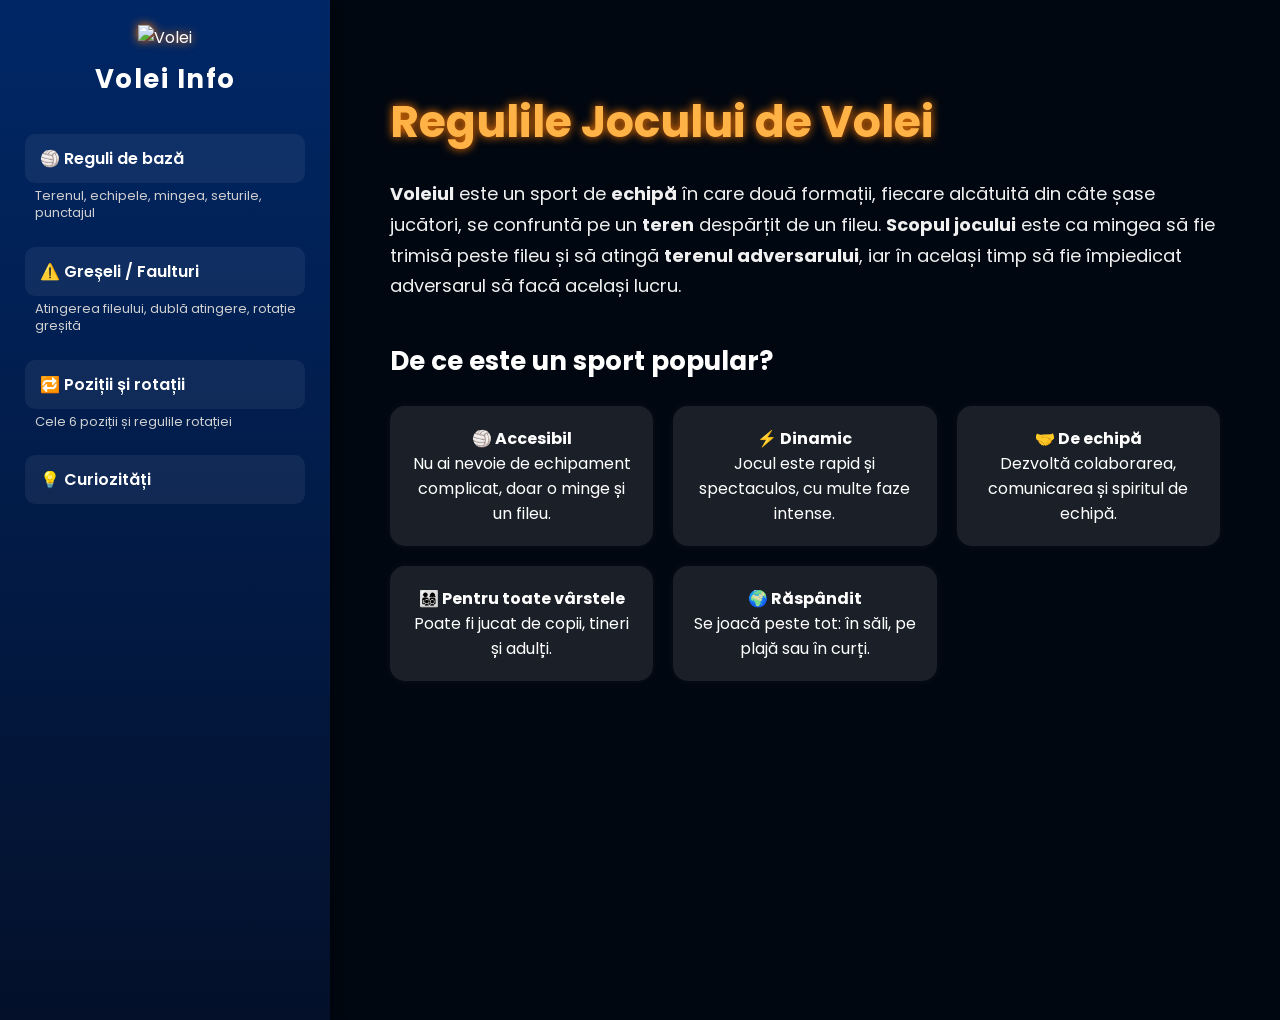
==== index.html @ eed4fc81 "init site" ====
<!DOCTYPE html>
<html lang="ro">
<head>
    <meta charset="UTF-8">
    <meta name="viewport" content="width=device-width, initial-scale=1.0">
    <title>Regulile Jocului de Volei</title>
    <link rel="stylesheet" href="style.css">
    <link href="https://fonts.googleapis.com/css2?family=Poppins:wght@400;600;700&display=swap" rel="stylesheet">
</head>
<body>
    <div class="container">
        <!-- Bara laterală -->
        <aside class="sidebar">
            <div class="logo">
                <img src="https://cdn-icons-png.flaticon.com/256/6639/6639847.png" alt="Volei">
                <h2>Volei Info</h2>
            </div>
            <nav>
                <ul>
                    <li><a href="reguli.html">🏐 Reguli de bază</a>
                        <span>Terenul, echipele, mingea, seturile, punctajul</span>
                    </li>
                    <li><a href="greseli.html">⚠️ Greșeli / Faulturi</a>
                        <span>Atingerea fileului, dublă atingere, rotație greșită</span>
                    </li>
                    <li><a href="pozitii.html">🔁 Poziții și rotații</a>
                        <span>Cele 6 poziții și regulile rotației</span>
                    </li>
                    <li class="dropdown">
                        <a href="#">💡 Curiozități</a>
                        <ul class="submenu">
                            <li><a href="istorie.html">Istoria voleiului</a></li>
                            <li><a href="recorduri.html">Recorduri interesante</a></li>
                            <li><a href="echipe-jucatori.html">Echipe celebre și jucători faimoși</a></li>
                        </ul>
                    </li>
                </ul>
            </nav>
        </aside>

        <!-- Conținut principal -->
        <main class="content">
            <div class="overlay">
                <h1>Regulile Jocului de Volei</h1>
                <p><b>Voleiul</b> este un sport de <b>echipă</b> în care două formații, fiecare alcătuită din câte șase jucători,
                se confruntă pe un <b>teren</b> despărțit de un fileu. <b>Scopul jocului</b> este ca mingea să fie trimisă peste
                fileu și să atingă <b>terenul adversarului</b>, iar în același timp să fie împiedicat adversarul să facă același lucru.</p>

                <h2>De ce este un sport popular?</h2>
                <div class="cards">
                    <div class="card"><b>🏐 Accesibil</b><br>Nu ai nevoie de echipament complicat, doar o minge și un fileu.</div>
                    <div class="card"><b>⚡ Dinamic</b><br>Jocul este rapid și spectaculos, cu multe faze intense.</div>
                    <div class="card"><b>🤝 De echipă</b><br>Dezvoltă colaborarea, comunicarea și spiritul de echipă.</div>
                    <div class="card"><b>👨‍👩‍👧‍👦 Pentru toate vârstele</b><br>Poate fi jucat de copii, tineri și adulți.</div>
                    <div class="card"><b>🌍 Răspândit</b><br>Se joacă peste tot: în săli, pe plajă sau în curți.</div>
                </div>
            </div>
        </main>
    </div>
</body>
</html>
---- style.css ----
/* ======== Stil general ======== */
body {
    margin: 0;
    font-family: 'Poppins', sans-serif;
    color: #fff;
    background-color: #041936;
    overflow-x: hidden;
}

.container {
    display: flex;
    min-height: 100vh;
}

/* ======== Bara laterală ======== */
.sidebar {
    width: 280px;
    background: linear-gradient(180deg, #002766, #04102a);
    padding: 25px;
    box-shadow: 4px 0 15px rgba(0,0,0,0.3);
    position: relative;
    z-index: 10;
}

.logo {
    text-align: center;
    margin-bottom: 35px;
}

.logo img {
    width: 75px;
    filter: drop-shadow(0 0 5px #ff7b00);
}

.logo h2 {
    color: #fff;
    margin-top: 10px;
    letter-spacing: 1.5px;
}

/* ======== Meniu ======== */
.sidebar ul {
    list-style: none;
    padding: 0;
    margin: 0;
}

.sidebar ul li {
    margin-bottom: 25px;
}

.sidebar ul li a {
    display: block;
    text-decoration: none;
    color: #fff;
    font-weight: 600;
    font-size: 16px;
    padding: 12px 15px;
    border-radius: 10px;
    background: rgba(255,255,255,0.06);
    transition: all 0.3s ease;
}

.sidebar ul li a:hover {
    background: linear-gradient(90deg, #ff7b00, #ffb347);
    color: #fff;
    transform: translateX(6px);
    box-shadow: 0 0 10px #ff7b00;
}

.sidebar ul li span {
    display: block;
    font-size: 13px;
    color: #cfcfcf;
    margin-top: 5px;
    padding-left: 10px;
    line-height: 1.3;
}

/* ======== Submeniu ======== */
.submenu {
    margin-top: 8px;
    margin-left: 15px;
    display: none;
}

.dropdown:hover .submenu {
    display: block;
}

.submenu li a {
    font-size: 14px;
    font-weight: normal;
    background: none;
    color: #dcdcdc;
    padding: 5px 10px;
    border-radius: 6px;
}

.submenu a:hover {
    background: rgba(255,255,255,0.1);
    color: #fff;
}

/* ======== Conținut principal ======== */
.content {
    flex: 1;
    background: url("https://wallpapers.com/images/hd/volleyball-4k-bright-orange-sunset-abm145nfqiprnr0n.jpg") center/cover;
    position: relative;
    overflow-y: auto;
}

.overlay {
    background: rgba(0, 0, 0, 0.7);
    padding: 60px;
    min-height: 100vh;
}

h1 {
    font-size: 44px;
    color: #ffb347;
    text-shadow: 0 0 10px #ff7b00;
    margin-bottom: 25px;
}

h2 {
    font-size: 26px;
    margin-top: 40px;
    color: #fff;
}

p {
    font-size: 18px;
    line-height: 1.7;
    color: #f0f0f0;
    margin-top: 15px;
}

/* ======== Carduri ======== */
.cards {
    display: grid;
    grid-template-columns: repeat(auto-fit, minmax(230px, 1fr));
    gap: 20px;
    margin-top: 25px;
}

.card {
    background: rgba(255,255,255,0.1);
    border-radius: 15px;
    padding: 20px;
    text-align: center;
    transition: all 0.3s ease;
    box-shadow: 0 0 10px rgba(255,255,255,0.05);
}

.card:hover {
    transform: translateY(-8px);
    background: linear-gradient(135deg, #ff7b00, #ffb347);
    color: #000;
    box-shadow: 0 0 20px #ff9e2c;
}

/* ======== Responsive ======== */
@media (max-width: 900px) {
    .container {
        flex-direction: column;
    }

    .sidebar {
        width: 100%;
        text-align: center;
    }

    .overlay {
        padding: 30px;
    }

    h1 {
        font-size: 32px;
    }
}
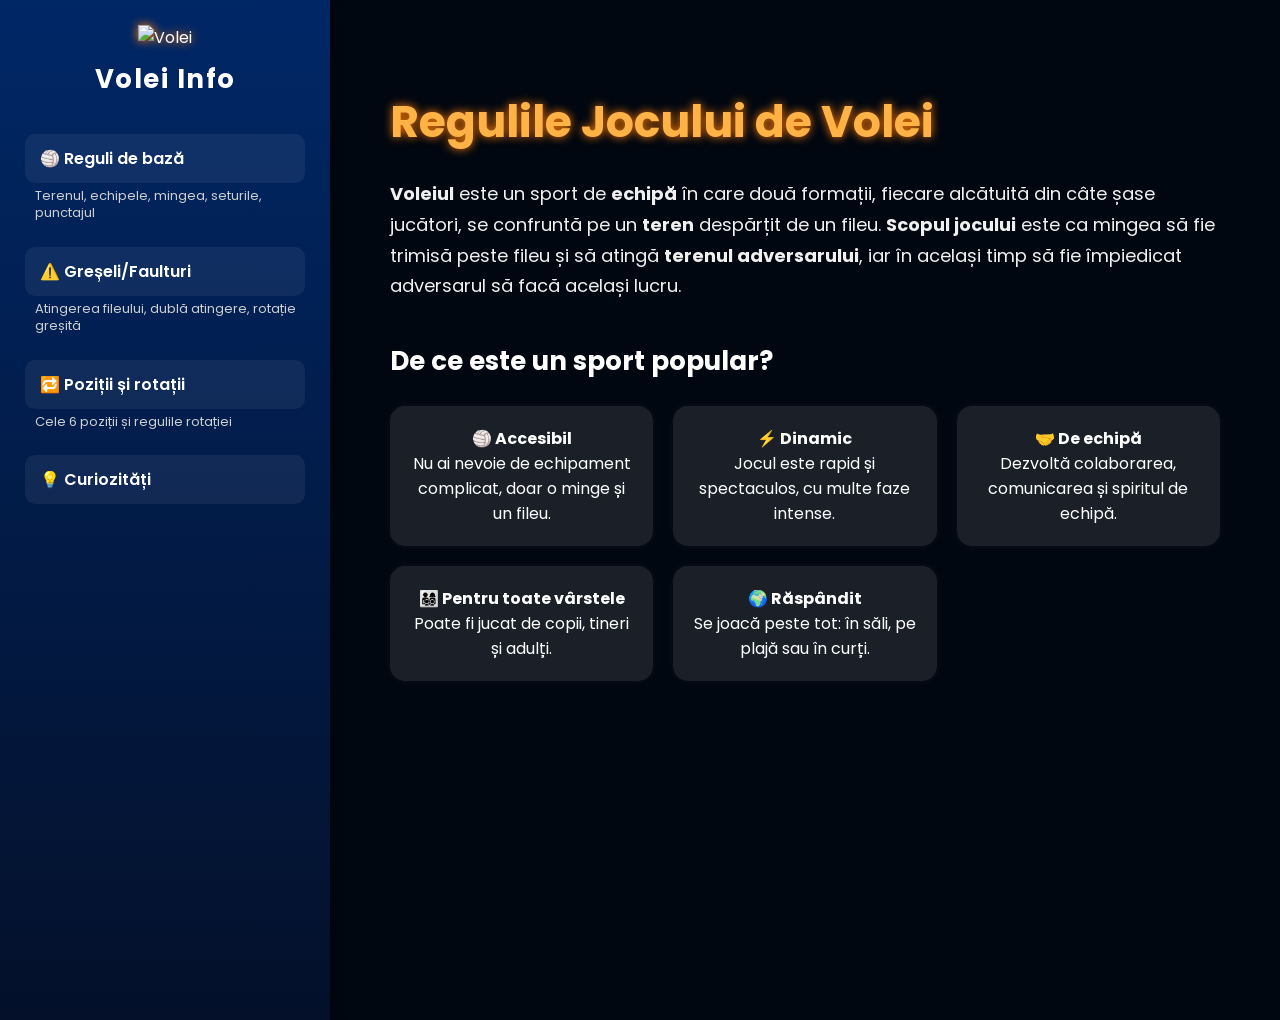
==== commit ce423aa0: "voei" ====
--- a/index.html
+++ b/index.html
@@ -20,7 +20,7 @@
                     <li><a href="reguli.html">🏐 Reguli de bază</a>
                         <span>Terenul, echipele, mingea, seturile, punctajul</span>
                     </li>
-                    <li><a href="greseli.html">⚠️ Greșeli / Faulturi</a>
+                    <li><a href="greseli.html">⚠️ Greșeli/Faulturi</a>
                         <span>Atingerea fileului, dublă atingere, rotație greșită</span>
                     </li>
                     <li><a href="pozitii.html">🔁 Poziții și rotații</a>
--- a/style.css
+++ b/style.css
@@ -1,4 +1,4 @@
-/* ======== Stil general ======== */
+
 body {
     margin: 0;
     font-family: 'Poppins', sans-serif;
@@ -12,7 +12,6 @@
     min-height: 100vh;
 }
 
-/* ======== Bara laterală ======== */
 .sidebar {
     width: 280px;
     background: linear-gradient(180deg, #002766, #04102a);
@@ -38,7 +37,6 @@
     letter-spacing: 1.5px;
 }
 
-/* ======== Meniu ======== */
 .sidebar ul {
     list-style: none;
     padding: 0;
@@ -77,7 +75,6 @@
     line-height: 1.3;
 }
 
-/* ======== Submeniu ======== */
 .submenu {
     margin-top: 8px;
     margin-left: 15px;
@@ -102,7 +99,6 @@
     color: #fff;
 }
 
-/* ======== Conținut principal ======== */
 .content {
     flex: 1;
     background: url("https://wallpapers.com/images/hd/volleyball-4k-bright-orange-sunset-abm145nfqiprnr0n.jpg") center/cover;
@@ -136,7 +132,6 @@
     margin-top: 15px;
 }
 
-/* ======== Carduri ======== */
 .cards {
     display: grid;
     grid-template-columns: repeat(auto-fit, minmax(230px, 1fr));
@@ -160,7 +155,6 @@
     box-shadow: 0 0 20px #ff9e2c;
 }
 
-/* ======== Responsive ======== */
 @media (max-width: 900px) {
     .container {
         flex-direction: column;
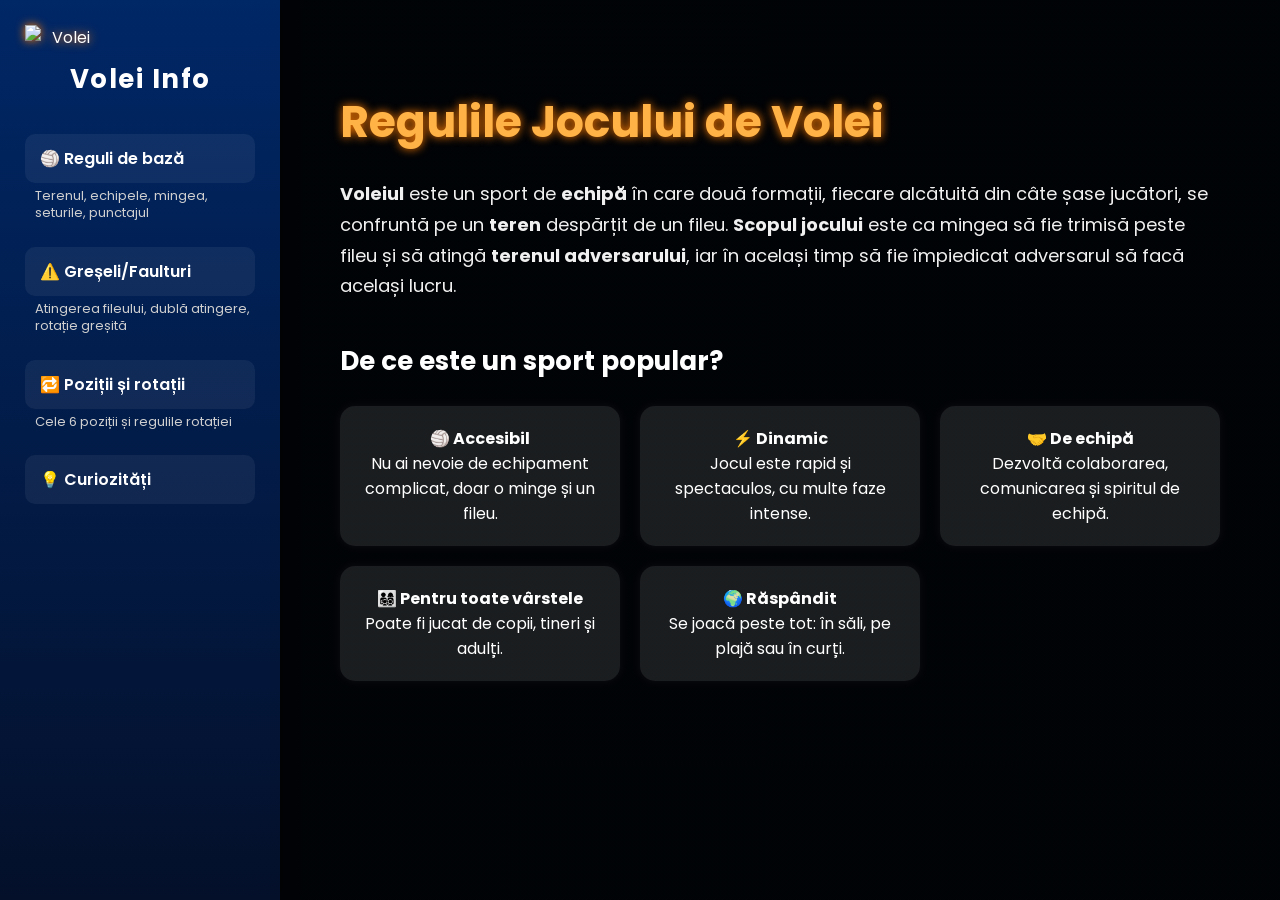
==== commit 9a59a492: "volei" ====
--- a/index.html
+++ b/index.html
@@ -9,7 +9,7 @@
 </head>
 <body>
     <div class="container">
-        <!-- Bara laterală -->
+       
         <aside class="sidebar">
             <div class="logo">
                 <img src="https://cdn-icons-png.flaticon.com/256/6639/6639847.png" alt="Volei">
@@ -38,7 +38,6 @@
             </nav>
         </aside>
 
-        <!-- Conținut principal -->
         <main class="content">
             <div class="overlay">
                 <h1>Regulile Jocului de Volei</h1>
--- a/style.css
+++ b/style.css
@@ -1,4 +1,3 @@
-
 body {
     margin: 0;
     font-family: 'Poppins', sans-serif;
@@ -162,14 +161,119 @@
 
     .sidebar {
         width: 100%;
+        padding: 15px;
+    }
+
+    .sidebar ul li a {
+        font-size: 15px;
+        padding: 10px;
+    }
+
+    .sidebar ul li span {
+        padding-left: 0;
         text-align: center;
     }
 
     .overlay {
-        padding: 30px;
+        padding: 25px;
     }
 
     h1 {
-        font-size: 32px;
-    }
-}
+        font-size: 30px;
+        text-align: center;
+    }
+
+    p {
+        font-size: 16px;
+    }
+
+    .cards {
+        grid-template-columns: 1fr;
+    }
+
+    .card {
+        padding: 15px;
+    }
+}
+.back-home {
+    display: inline-block;
+    margin: 30px auto;
+    text-align: center;
+
+    padding: 12px 22px;
+    background: rgba(255,255,255,0.08);
+    color: #fff;
+    font-size: 18px;
+    font-weight: 600;
+    text-decoration: none;
+
+    border-radius: 12px;
+    transition: 0.3s ease;
+    box-shadow: 0 0 10px rgba(255,255,255,0.1);
+
+    
+    display: flex;
+    justify-content: center;
+    width: fit-content;
+}
+
+html, body {
+    height: 100%;
+    margin: 0;
+    padding: 0;
+    box-sizing: border-box;
+    overflow-x: hidden; 
+}
+
+
+body {
+    background-color: #041936; 
+    background-image:
+        linear-gradient(rgba(0,0,0,0.65), rgba(0,0,0,0.65)),
+        url("https://wallpapers.com/images/hd/volleyball-4k-bright-orange-sunset-abm145nfqiprnr0n.jpg");
+    background-repeat: no-repeat;
+    background-position: center center;
+    background-size: cover; 
+    -webkit-background-size: cover;
+    -moz-background-size: cover;
+}
+
+.overlay-page {
+    background: rgba(0,0,0,0.55);
+    min-height: 100vh;
+    width: 100%;          
+    max-width: 100%;      
+    margin: 0;
+    padding: 60px 5%;
+    box-sizing: border-box;
+    position: relative;
+}
+
+.container, .content {
+    width: 100%;
+    max-width: 100%;
+    box-sizing: border-box;
+}
+
+img {
+    display: block;
+    max-width: 100%;
+    height: auto;
+}
+
+@media (max-width: 1024px) {
+    body {
+        background-attachment: scroll;
+        background-image:
+            linear-gradient(rgba(0,0,0,0.6), rgba(0,0,0,0.6)),
+            url("https://wallpapers.com/images/hd/volleyball-4k-bright-orange-sunset-abm145nfqiprnr0n.jpg");
+    }
+}
+html, body {
+    overflow-x: hidden !important;
+}
+
+* {
+    max-width: 100% !important;
+    box-sizing: border-box;
+}
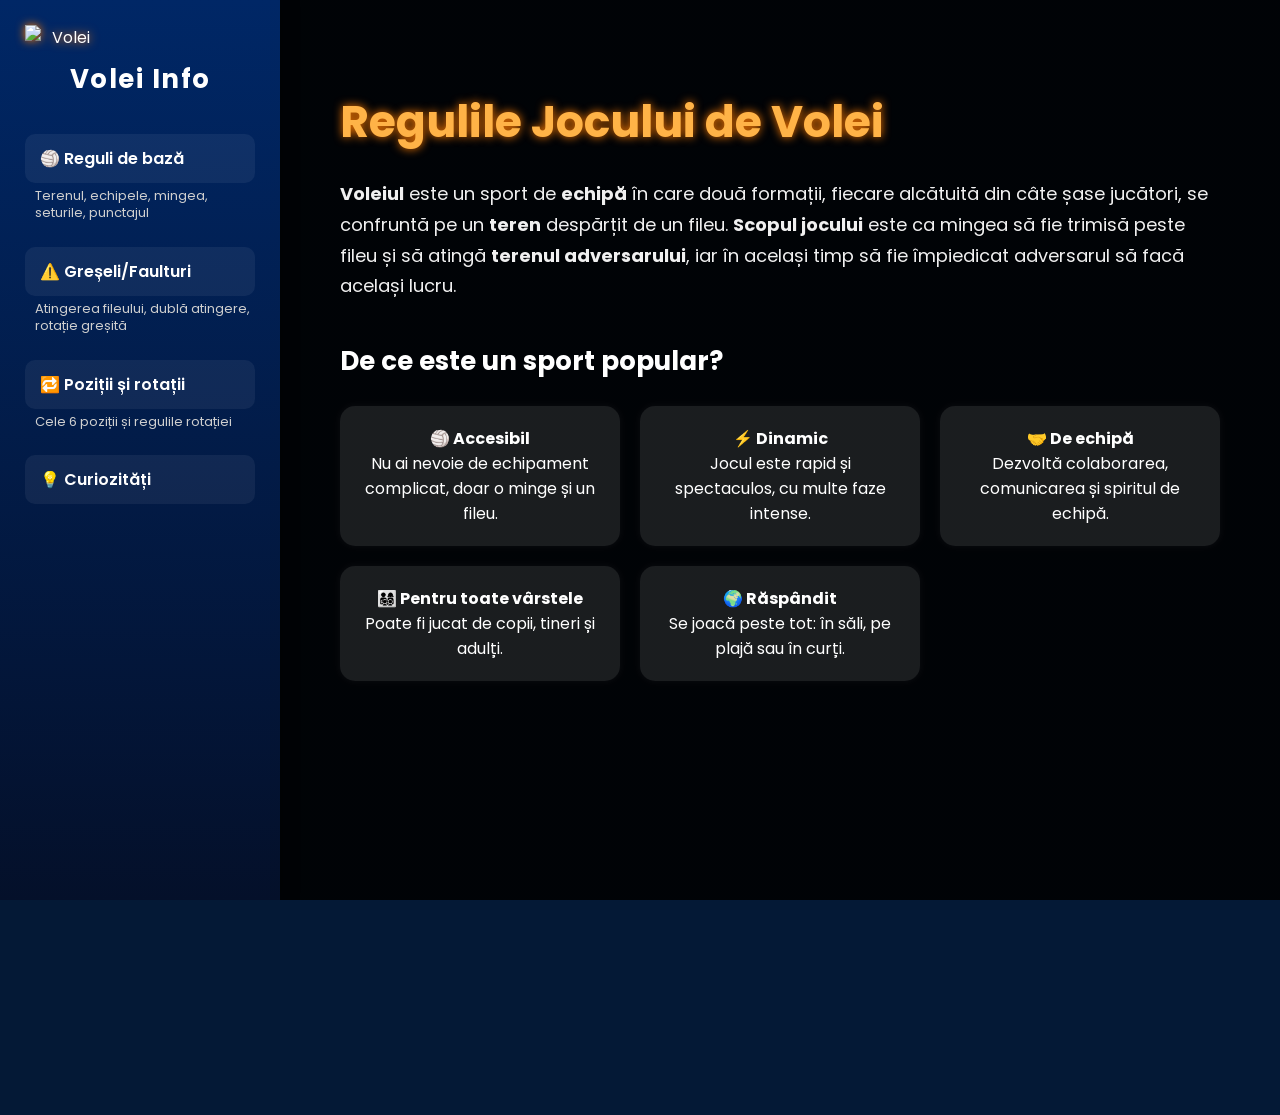
==== commit e027c88c: "script.js" ====
--- a/index.html
+++ b/index.html
@@ -56,5 +56,38 @@
             </div>
         </main>
     </div>
+    <script src="script.js"></script>
+
 </body>
 </html>
+fetch("data.json")
+.then(res => res.json())
+.then(data => {
+
+    // MENIU
+    const menu = document.querySelector(".sidebar ul");
+    menu.innerHTML = "";
+
+    data.meniu.forEach(item => {
+        menu.innerHTML += `
+        <li>
+            <a href="${item.link}">${item.titlu}</a>
+            <span>${item.descriere}</span>
+        </li>
+        `;
+    });
+
+    // CARDURI
+    const cards = document.querySelector(".cards");
+    cards.innerHTML = "";
+
+    data.beneficii.forEach(b => {
+        cards.innerHTML += `
+        <div class="card">
+            <b>${b.titlu}</b><br>${b.text}
+        </div>
+        `;
+    });
+
+})
+.catch(err => console.log(err));
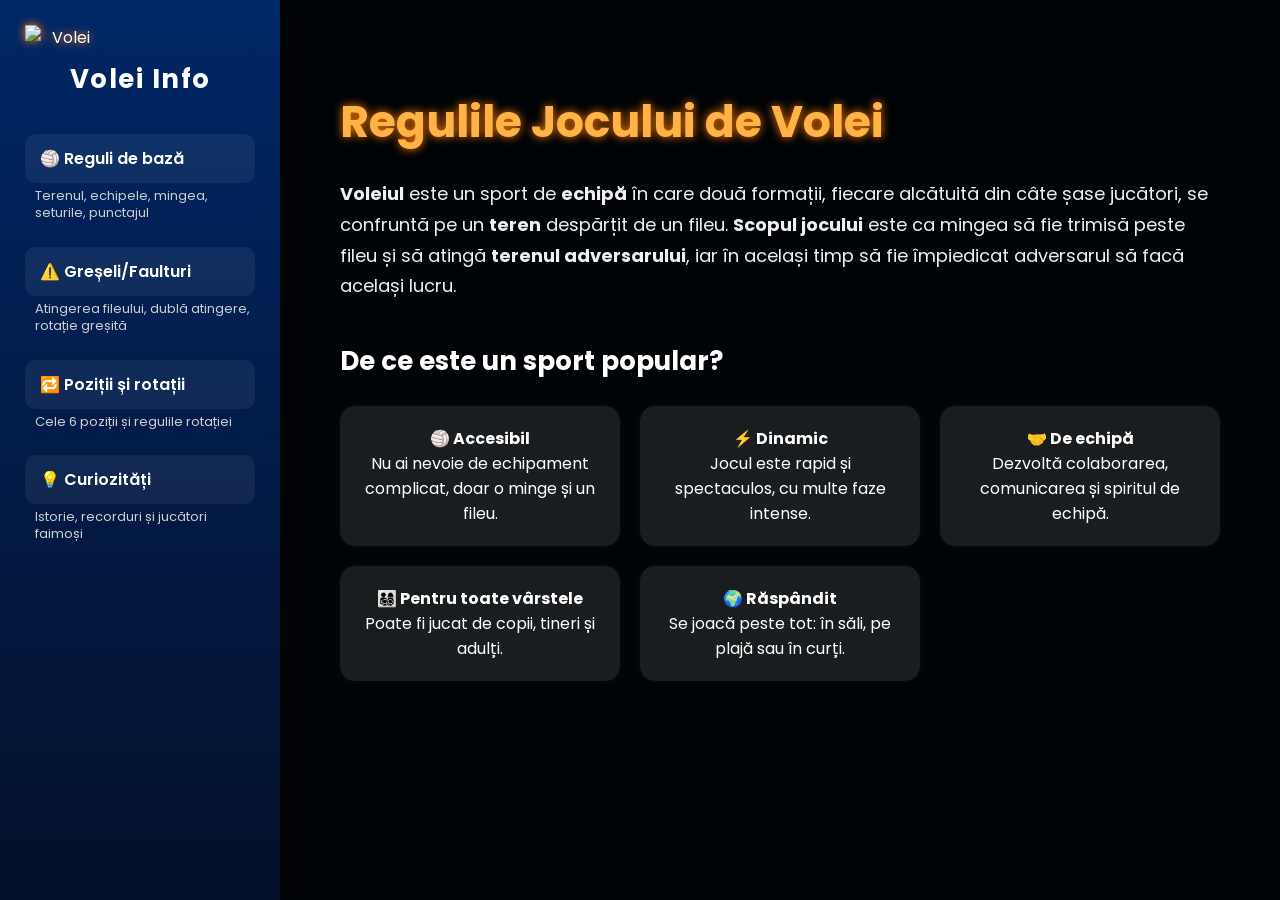
==== commit 980bd563: "json" ====
--- a/index.html
+++ b/index.html
@@ -4,10 +4,13 @@
     <meta charset="UTF-8">
     <meta name="viewport" content="width=device-width, initial-scale=1.0">
     <title>Regulile Jocului de Volei</title>
+
     <link rel="stylesheet" href="style.css">
+
     <link href="https://fonts.googleapis.com/css2?family=Poppins:wght@400;600;700&display=swap" rel="stylesheet">
 </head>
 <body>
+
     <div class="container">
        
         <aside class="sidebar">
@@ -15,79 +18,37 @@
                 <img src="https://cdn-icons-png.flaticon.com/256/6639/6639847.png" alt="Volei">
                 <h2>Volei Info</h2>
             </div>
+
             <nav>
                 <ul>
-                    <li><a href="reguli.html">🏐 Reguli de bază</a>
-                        <span>Terenul, echipele, mingea, seturile, punctajul</span>
-                    </li>
-                    <li><a href="greseli.html">⚠️ Greșeli/Faulturi</a>
-                        <span>Atingerea fileului, dublă atingere, rotație greșită</span>
-                    </li>
-                    <li><a href="pozitii.html">🔁 Poziții și rotații</a>
-                        <span>Cele 6 poziții și regulile rotației</span>
-                    </li>
-                    <li class="dropdown">
-                        <a href="#">💡 Curiozități</a>
-                        <ul class="submenu">
-                            <li><a href="istorie.html">Istoria voleiului</a></li>
-                            <li><a href="recorduri.html">Recorduri interesante</a></li>
-                            <li><a href="echipe-jucatori.html">Echipe celebre și jucători faimoși</a></li>
-                        </ul>
-                    </li>
                 </ul>
             </nav>
         </aside>
 
         <main class="content">
             <div class="overlay">
+
                 <h1>Regulile Jocului de Volei</h1>
-                <p><b>Voleiul</b> este un sport de <b>echipă</b> în care două formații, fiecare alcătuită din câte șase jucători,
-                se confruntă pe un <b>teren</b> despărțit de un fileu. <b>Scopul jocului</b> este ca mingea să fie trimisă peste
-                fileu și să atingă <b>terenul adversarului</b>, iar în același timp să fie împiedicat adversarul să facă același lucru.</p>
+
+                <p>
+                    <b>Voleiul</b> este un sport de <b>echipă</b> în care două formații,
+                    fiecare alcătuită din câte șase jucători,
+                    se confruntă pe un <b>teren</b> despărțit de un fileu.
+                    <b>Scopul jocului</b> este ca mingea să fie trimisă peste fileu
+                    și să atingă <b>terenul adversarului</b>, iar în același timp
+                    să fie împiedicat adversarul să facă același lucru.
+                </p>
 
                 <h2>De ce este un sport popular?</h2>
+
                 <div class="cards">
-                    <div class="card"><b>🏐 Accesibil</b><br>Nu ai nevoie de echipament complicat, doar o minge și un fileu.</div>
-                    <div class="card"><b>⚡ Dinamic</b><br>Jocul este rapid și spectaculos, cu multe faze intense.</div>
-                    <div class="card"><b>🤝 De echipă</b><br>Dezvoltă colaborarea, comunicarea și spiritul de echipă.</div>
-                    <div class="card"><b>👨‍👩‍👧‍👦 Pentru toate vârstele</b><br>Poate fi jucat de copii, tineri și adulți.</div>
-                    <div class="card"><b>🌍 Răspândit</b><br>Se joacă peste tot: în săli, pe plajă sau în curți.</div>
                 </div>
+
             </div>
         </main>
     </div>
+
     <script src="script.js"></script>
 
 </body>
 </html>
-fetch("data.json")
-.then(res => res.json())
-.then(data => {
-
-    // MENIU
-    const menu = document.querySelector(".sidebar ul");
-    menu.innerHTML = "";
-
-    data.meniu.forEach(item => {
-        menu.innerHTML += `
-        <li>
-            <a href="${item.link}">${item.titlu}</a>
-            <span>${item.descriere}</span>
-        </li>
-        `;
-    });
-
-    // CARDURI
-    const cards = document.querySelector(".cards");
-    cards.innerHTML = "";
-
-    data.beneficii.forEach(b => {
-        cards.innerHTML += `
-        <div class="card">
-            <b>${b.titlu}</b><br>${b.text}
-        </div>
-        `;
-    });
-
-})
-.catch(err => console.log(err));
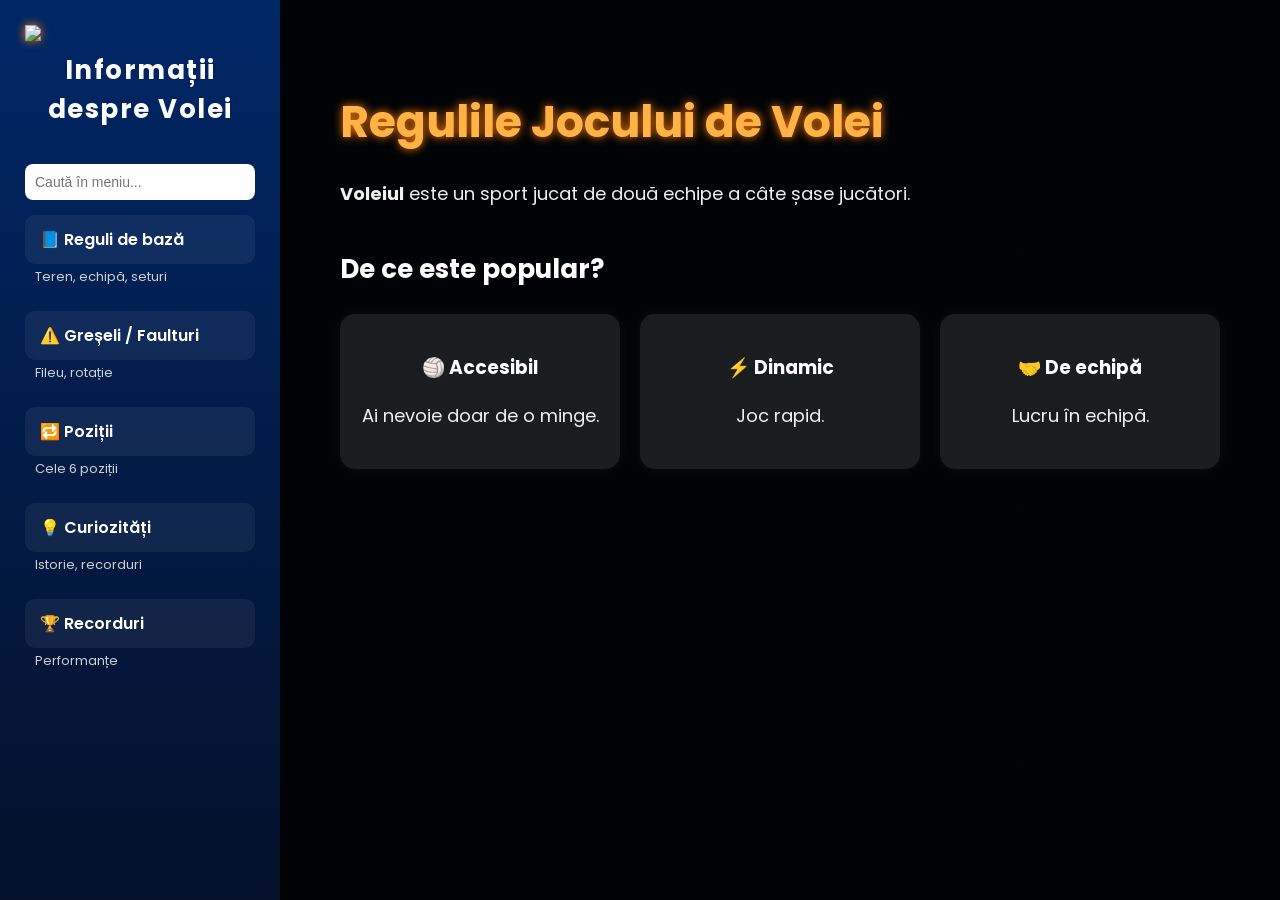
==== commit 9b4089c7: "voala" ====
--- a/index.html
+++ b/index.html
@@ -1,54 +1,64 @@
 <!DOCTYPE html>
 <html lang="ro">
 <head>
-    <meta charset="UTF-8">
-    <meta name="viewport" content="width=device-width, initial-scale=1.0">
-    <title>Regulile Jocului de Volei</title>
+  <meta charset="UTF-8">
+  <meta name="viewport" content="width=device-width, initial-scale=1.0">
 
-    <link rel="stylesheet" href="style.css">
+  <title>Regulile Jocului de Volei</title>
 
-    <link href="https://fonts.googleapis.com/css2?family=Poppins:wght@400;600;700&display=swap" rel="stylesheet">
+  <link rel="stylesheet" href="style.css">
+  <link href="https://fonts.googleapis.com/css2?family=Poppins:wght@400;600;700&display=swap" rel="stylesheet">
 </head>
+
 <body>
 
-    <div class="container">
-       
-        <aside class="sidebar">
-            <div class="logo">
-                <img src="https://cdn-icons-png.flaticon.com/256/6639/6639847.png" alt="Volei">
-                <h2>Volei Info</h2>
-            </div>
+<div class="container">
+  <aside class="sidebar">
 
-            <nav>
-                <ul>
-                </ul>
-            </nav>
-        </aside>
-
-        <main class="content">
-            <div class="overlay">
-
-                <h1>Regulile Jocului de Volei</h1>
-
-                <p>
-                    <b>Voleiul</b> este un sport de <b>echipă</b> în care două formații,
-                    fiecare alcătuită din câte șase jucători,
-                    se confruntă pe un <b>teren</b> despărțit de un fileu.
-                    <b>Scopul jocului</b> este ca mingea să fie trimisă peste fileu
-                    și să atingă <b>terenul adversarului</b>, iar în același timp
-                    să fie împiedicat adversarul să facă același lucru.
-                </p>
-
-                <h2>De ce este un sport popular?</h2>
-
-                <div class="cards">
-                </div>
-
-            </div>
-        </main>
+    <div class="logo">
+      <img src="https://cdn-icons-png.flaticon.com/256/6639/6639847.png">
+      <h2>Informații despre Volei</h2>
     </div>
 
-    <script src="script.js"></script>
+    <nav>
+
+      <!-- Bara cautare -->
+      <input
+        type="text"
+        id="searchBox"
+        class="search-box"
+        placeholder="Caută în meniu..."
+      >
+
+      <ul></ul>
+
+    </nav>
+
+  </aside>
+
+  <main class="content">
+
+    <div class="overlay">
+
+      <h1>Regulile Jocului de Volei</h1>
+
+      <p>
+        <b>Voleiul</b> este un sport jucat de două echipe
+        a câte șase jucători.
+      </p>
+
+      <h2>De ce este popular?</h2>
+
+      <div class="cards"></div>
+
+    </div>
+
+  </main>
+
+</div>
+
+
+<script src="script.js"></script>
 
 </body>
-</html>
+</html>
--- a/style.css
+++ b/style.css
@@ -277,3 +277,22 @@
     max-width: 100% !important;
     box-sizing: border-box;
 }
+/* SEARCH BOX */
+
+.search-box {
+
+  width: 100%;
+
+  padding: 10px;
+
+  margin-bottom: 15px;
+
+  border: none;
+
+  border-radius: 8px;
+
+  font-size: 14px;
+
+  outline: none;
+
+}
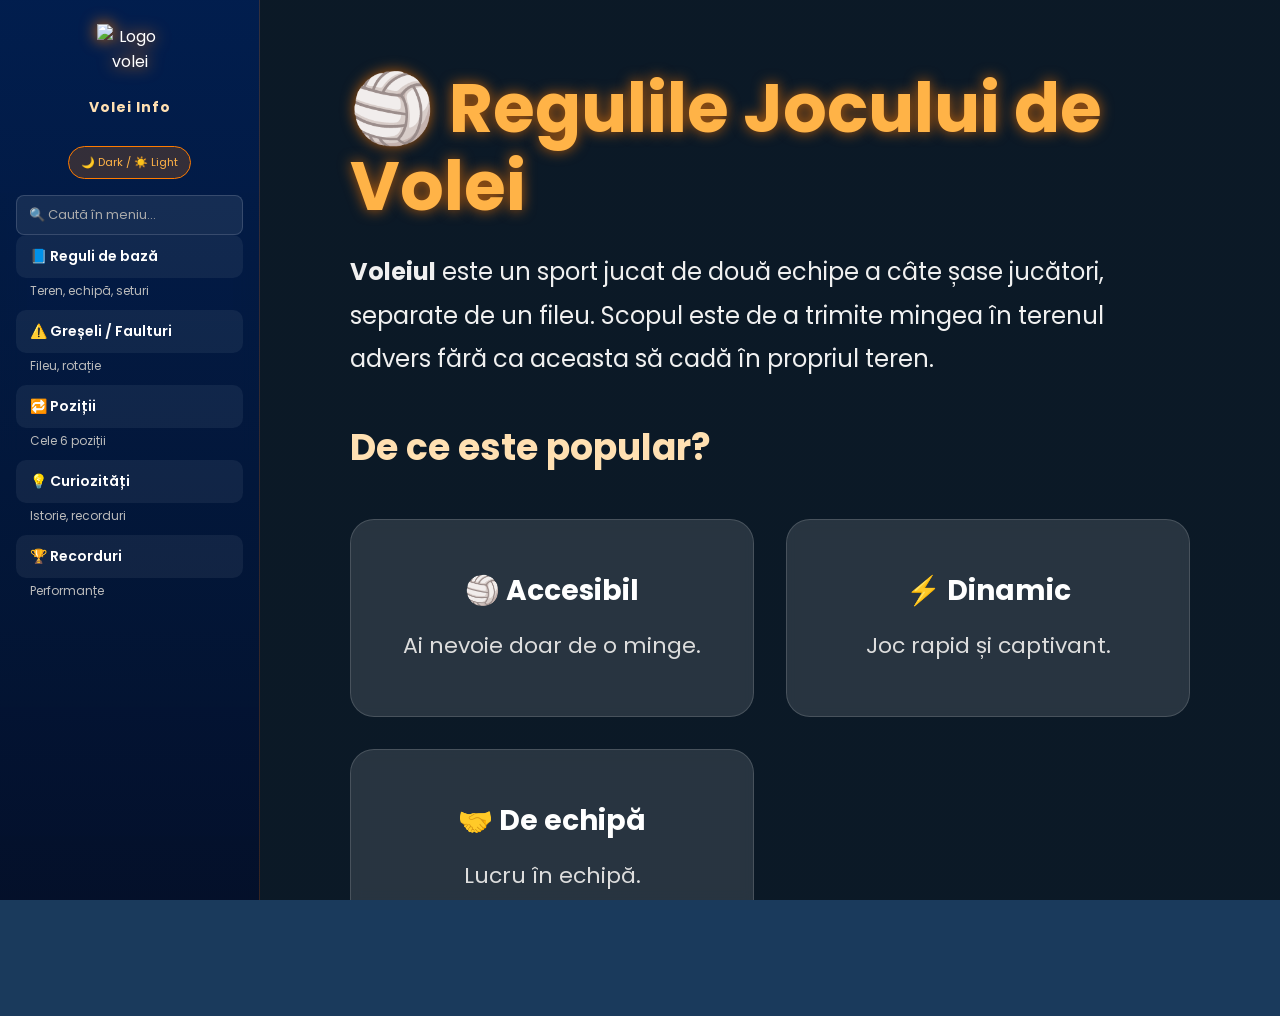
==== commit 268f11a9: "dark/light" ====
--- a/index.html
+++ b/index.html
@@ -3,62 +3,48 @@
 <head>
   <meta charset="UTF-8">
   <meta name="viewport" content="width=device-width, initial-scale=1.0">
-
+  <meta name="description" content="Regulile și informațiile despre jocul de volei.">
   <title>Regulile Jocului de Volei</title>
 
+  <link rel="preconnect" href="https://fonts.googleapis.com">
+  <link rel="preconnect" href="https://fonts.gstatic.com" crossorigin>
+  <link href="https://fonts.googleapis.com/css2?family=Poppins:wght@400;600;700&display=swap" rel="stylesheet">
   <link rel="stylesheet" href="style.css">
-  <link href="https://fonts.googleapis.com/css2?family=Poppins:wght@400;600;700&display=swap" rel="stylesheet">
 </head>
-
 <body>
 
 <div class="container">
-  <aside class="sidebar">
-
+  <aside class="sidebar" role="complementary" aria-label="Meniu navigare">
     <div class="logo">
-      <img src="https://cdn-icons-png.flaticon.com/256/6639/6639847.png">
-      <h2>Informații despre Volei</h2>
+      <img src="https://cdn-icons-png.flaticon.com/256/6639/6639847.png" alt="Logo volei" width="65" height="65">
+      <h2>Volei Info</h2>
+      <button class="theme-btn" id="toggleTheme" aria-label="Comută la mod întunecat">
+        🌙 Dark / ☀️ Light
+      </button>
     </div>
-
-    <nav>
-
-      <!-- Bara cautare -->
-      <input
-        type="text"
-        id="searchBox"
-        class="search-box"
-        placeholder="Caută în meniu..."
-      >
-
-      <ul></ul>
-
+    <nav aria-label="Meniu principal">
+      <label for="searchBox" class="sr-only">Caută în meniu</label>
+      <input type="search" id="searchBox" class="search-box"
+        placeholder="🔍 Caută în meniu..." autocomplete="off" spellcheck="false">
+      <ul role="list"></ul>
     </nav>
-
   </aside>
 
-  <main class="content">
-
+  <main class="content" id="main-content">
     <div class="overlay">
-
-      <h1>Regulile Jocului de Volei</h1>
-
+      <h1>🏐 Regulile Jocului de Volei</h1>
       <p>
-        <b>Voleiul</b> este un sport jucat de două echipe
-        a câte șase jucători.
+        <strong>Voleiul</strong> este un sport jucat de două echipe
+        a câte șase jucători, separate de un fileu.
+        Scopul este de a trimite mingea în terenul advers
+        fără ca aceasta să cadă în propriul teren.
       </p>
-
       <h2>De ce este popular?</h2>
-
-      <div class="cards"></div>
-
+      <div class="cards" role="list" aria-label="Beneficiile voleiului"></div>
     </div>
-
   </main>
-
 </div>
 
-
 <script src="script.js"></script>
-
 </body>
 </html>
--- a/style.css
+++ b/style.css
@@ -1,298 +1,284 @@
+/* ═══════════════ RESET & BASE ═══════════════ */
+*, *::before, *::after {
+  box-sizing: border-box;
+  margin: 0;
+  padding: 0;
+}
+
+html, body {
+  height: 100%;
+  overflow-x: hidden;
+  font-family: 'Poppins', sans-serif;
+  color: #fff;
+}
+
 body {
-    margin: 0;
-    font-family: 'Poppins', sans-serif;
-    color: #fff;
-    background-color: #041936;
-    overflow-x: hidden;
-}
-
+  background-color: #1a3a5c;
+  background-image:
+    linear-gradient(rgba(0,0,0,0.42), rgba(0,0,0,0.42)),
+    url("https://wallpapers.com/images/hd/volleyball-4k-bright-orange-sunset-abm145nfqiprnr0n.jpg");
+  background-repeat: no-repeat;
+  background-position: center center;
+  background-size: cover;
+  background-attachment: fixed;
+}
+
+img { display: block; max-width: 100%; height: auto; }
+
+.sr-only {
+  position: absolute;
+  width: 1px; height: 1px;
+  padding: 0; margin: -1px;
+  overflow: hidden;
+  clip: rect(0,0,0,0);
+  white-space: nowrap;
+  border: 0;
+}
+
+/* ═══════════════ LAYOUT ═══════════════ */
 .container {
-    display: flex;
-    min-height: 100vh;
-}
-
+  display: flex;
+  min-height: 100vh;
+  align-items: stretch;
+}
+
+/* ═══════════════ SIDEBAR — mic cum era înainte ═══════════════ */
 .sidebar {
-    width: 280px;
-    background: linear-gradient(180deg, #002766, #04102a);
-    padding: 25px;
-    box-shadow: 4px 0 15px rgba(0,0,0,0.3);
+  width: 260px;
+  flex-shrink: 0;
+  background: linear-gradient(180deg, rgba(0,30,80,0.92), rgba(4,16,42,0.95));
+  backdrop-filter: blur(10px);
+  padding: 24px 16px;
+  display: flex;
+  flex-direction: column;
+  gap: 16px;
+  position: sticky;
+  top: 0;
+  height: 100vh;
+  overflow-y: auto;
+  border-right: 1px solid rgba(255,123,0,0.2);
+  z-index: 10;
+}
+
+.logo { text-align: center; }
+
+.logo img {
+  width: 65px;
+  margin: 0 auto;
+  filter: drop-shadow(0 0 8px #ff7b00);
+}
+
+.logo h2 {
+  font-size: 14px;
+  margin-top: 8px;
+  letter-spacing: 1px;
+  color: #ffe0b2;
+}
+
+.theme-btn {
+  margin-top: 8px;
+  padding: 7px 12px;
+  background: rgba(255,123,0,0.2);
+  border: 1px solid #ff7b00;
+  border-radius: 20px;
+  color: #ffb347;
+  font-size: 11px;
+  font-family: 'Poppins', sans-serif;
+  cursor: pointer;
+  transition: background 0.3s, color 0.3s;
+}
+.theme-btn:hover { background: #ff7b00; color: #fff; }
+
+.search-box {
+  width: 100%;
+  padding: 9px 12px;
+  border: 1px solid rgba(255,255,255,0.15);
+  border-radius: 8px;
+  background: rgba(255,255,255,0.08);
+  color: #fff;
+  font-family: 'Poppins', sans-serif;
+  font-size: 13px;
+  outline: none;
+  transition: border-color 0.3s, box-shadow 0.3s;
+}
+.search-box:focus {
+  border-color: #ff7b00;
+  box-shadow: 0 0 8px rgba(255,123,0,0.4);
+}
+.search-box::placeholder { color: #aaa; }
+
+.sidebar ul {
+  list-style: none;
+  display: flex;
+  flex-direction: column;
+  gap: 10px;
+}
+
+.sidebar ul li a {
+  display: block;
+  padding: 11px 14px;
+  border-radius: 10px;
+  background: rgba(255,255,255,0.06);
+  color: #fff;
+  font-weight: 600;
+  font-size: 14px;
+  text-decoration: none;
+  transition: background 0.25s, transform 0.25s, box-shadow 0.25s;
+}
+.sidebar ul li a:hover,
+.sidebar ul li a:focus-visible {
+  background: linear-gradient(90deg, #ff7b00, #ffb347);
+  transform: translateX(5px);
+  box-shadow: 0 0 10px rgba(255,123,0,0.4);
+  outline: none;
+}
+
+.sidebar ul li span {
+  display: block;
+  font-size: 12px;
+  color: #bbb;
+  padding-left: 14px;
+  margin-top: 4px;
+}
+
+/* ═══════════════ CONTENT — mare ═══════════════ */
+.content {
+  flex: 1;
+  min-width: 0;
+  display: flex;
+  flex-direction: column;
+}
+
+.overlay {
+  flex: 1;
+  display: flex;
+  flex-direction: column;
+  justify-content: center;
+  padding: 70px 90px;
+  background: rgba(0,0,0,0.28);
+  min-height: 100vh;
+}
+
+/* ═══════════════ TIPOGRAFIE — mare ═══════════════ */
+h1 {
+  font-size: 68px;
+  color: #ffb347;
+  text-shadow: 0 0 14px rgba(255,123,0,0.7);
+  margin-bottom: 24px;
+  line-height: 1.15;
+}
+
+h2 {
+  font-size: 36px;
+  color: #ffe0b2;
+  margin-top: 40px;
+  margin-bottom: 20px;
+}
+
+p {
+  font-size: 24px;
+  line-height: 1.8;
+  color: #f0f0f0;
+  max-width: 860px;
+}
+
+/* ═══════════════ CARDS — mari ═══════════════ */
+.cards {
+  display: grid;
+  grid-template-columns: repeat(auto-fit, minmax(280px, 1fr));
+  gap: 32px;
+  margin-top: 24px;
+  max-width: 1100px;
+}
+
+.card {
+  background: rgba(255,255,255,0.12);
+  backdrop-filter: blur(6px);
+  border: 1px solid rgba(255,255,255,0.15);
+  border-radius: 24px;
+  padding: 50px 36px;
+  text-align: center;
+  transition: transform 0.3s, background 0.3s, box-shadow 0.3s;
+}
+.card h3 { font-size: 28px; margin-bottom: 14px; }
+.card p  { font-size: 22px; color: #ddd; margin: 0; max-width: none; }
+.card:hover {
+  transform: translateY(-7px);
+  background: linear-gradient(135deg, #ff7b00, #ffb347);
+  box-shadow: 0 8px 24px rgba(255,123,0,0.35);
+  border-color: transparent;
+}
+.card:hover p { color: #fff; }
+
+/* ═══════════════ BACK HOME ═══════════════ */
+.back-home {
+  display: flex;
+  align-items: center;
+  justify-content: center;
+  width: fit-content;
+  margin: 30px auto;
+  padding: 16px 30px;
+  background: rgba(255,255,255,0.08);
+  color: #fff;
+  font-size: 20px;
+  font-weight: 600;
+  font-family: 'Poppins', sans-serif;
+  text-decoration: none;
+  border-radius: 16px;
+  transition: background 0.3s, box-shadow 0.3s;
+  box-shadow: 0 0 10px rgba(255,255,255,0.1);
+}
+.back-home:hover {
+  background: linear-gradient(90deg, #ff7b00, #ffb347);
+  box-shadow: 0 0 15px #ff7b00;
+}
+
+/* ═══════════════ DARK MODE ═══════════════ */
+.dark-mode {
+  background-color: #0a0a0a !important;
+  background-image: none !important;
+  color: #e0e0e0;
+}
+.dark-mode .overlay  { background: rgba(0,0,0,0.6); }
+.dark-mode .sidebar  { background: linear-gradient(180deg, #111, #1a1a1a); }
+.dark-mode .card     { background: rgba(255,255,255,0.05); }
+.dark-mode .search-box {
+  background: rgba(255,255,255,0.05);
+  border-color: rgba(255,255,255,0.1);
+  color: #e0e0e0;
+}
+
+/* ═══════════════ RESPONSIVE ═══════════════ */
+@media (max-width: 1024px) {
+  body { background-attachment: scroll; }
+}
+
+@media (max-width: 900px) {
+  .container { flex-direction: column; }
+
+  .sidebar {
+    width: 100%;
+    height: auto;
     position: relative;
-    z-index: 10;
-}
-
-.logo {
-    text-align: center;
-    margin-bottom: 35px;
-}
-
-.logo img {
-    width: 75px;
-    filter: drop-shadow(0 0 5px #ff7b00);
-}
-
-.logo h2 {
-    color: #fff;
-    margin-top: 10px;
-    letter-spacing: 1.5px;
-}
-
-.sidebar ul {
-    list-style: none;
-    padding: 0;
-    margin: 0;
-}
-
-.sidebar ul li {
-    margin-bottom: 25px;
-}
-
-.sidebar ul li a {
-    display: block;
-    text-decoration: none;
-    color: #fff;
-    font-weight: 600;
-    font-size: 16px;
-    padding: 12px 15px;
-    border-radius: 10px;
-    background: rgba(255,255,255,0.06);
-    transition: all 0.3s ease;
-}
-
-.sidebar ul li a:hover {
-    background: linear-gradient(90deg, #ff7b00, #ffb347);
-    color: #fff;
-    transform: translateX(6px);
-    box-shadow: 0 0 10px #ff7b00;
-}
-
-.sidebar ul li span {
-    display: block;
-    font-size: 13px;
-    color: #cfcfcf;
-    margin-top: 5px;
-    padding-left: 10px;
-    line-height: 1.3;
-}
-
-.submenu {
-    margin-top: 8px;
-    margin-left: 15px;
-    display: none;
-}
-
-.dropdown:hover .submenu {
-    display: block;
-}
-
-.submenu li a {
-    font-size: 14px;
-    font-weight: normal;
-    background: none;
-    color: #dcdcdc;
-    padding: 5px 10px;
-    border-radius: 6px;
-}
-
-.submenu a:hover {
-    background: rgba(255,255,255,0.1);
-    color: #fff;
-}
-
-.content {
-    flex: 1;
-    background: url("https://wallpapers.com/images/hd/volleyball-4k-bright-orange-sunset-abm145nfqiprnr0n.jpg") center/cover;
-    position: relative;
-    overflow-y: auto;
-}
-
-.overlay {
-    background: rgba(0, 0, 0, 0.7);
-    padding: 60px;
-    min-height: 100vh;
-}
-
-h1 {
-    font-size: 44px;
-    color: #ffb347;
-    text-shadow: 0 0 10px #ff7b00;
-    margin-bottom: 25px;
-}
-
-h2 {
-    font-size: 26px;
-    margin-top: 40px;
-    color: #fff;
-}
-
-p {
-    font-size: 18px;
-    line-height: 1.7;
-    color: #f0f0f0;
-    margin-top: 15px;
-}
-
-.cards {
-    display: grid;
-    grid-template-columns: repeat(auto-fit, minmax(230px, 1fr));
-    gap: 20px;
-    margin-top: 25px;
-}
-
-.card {
-    background: rgba(255,255,255,0.1);
-    border-radius: 15px;
-    padding: 20px;
-    text-align: center;
-    transition: all 0.3s ease;
-    box-shadow: 0 0 10px rgba(255,255,255,0.05);
-}
-
-.card:hover {
-    transform: translateY(-8px);
-    background: linear-gradient(135deg, #ff7b00, #ffb347);
-    color: #000;
-    box-shadow: 0 0 20px #ff9e2c;
-}
-
-@media (max-width: 900px) {
-    .container {
-        flex-direction: column;
-    }
-
-    .sidebar {
-        width: 100%;
-        padding: 15px;
-    }
-
-    .sidebar ul li a {
-        font-size: 15px;
-        padding: 10px;
-    }
-
-    .sidebar ul li span {
-        padding-left: 0;
-        text-align: center;
-    }
-
-    .overlay {
-        padding: 25px;
-    }
-
-    h1 {
-        font-size: 30px;
-        text-align: center;
-    }
-
-    p {
-        font-size: 16px;
-    }
-
-    .cards {
-        grid-template-columns: 1fr;
-    }
-
-    .card {
-        padding: 15px;
-    }
-}
-.back-home {
-    display: inline-block;
-    margin: 30px auto;
-    text-align: center;
-
-    padding: 12px 22px;
-    background: rgba(255,255,255,0.08);
-    color: #fff;
-    font-size: 18px;
-    font-weight: 600;
-    text-decoration: none;
-
-    border-radius: 12px;
-    transition: 0.3s ease;
-    box-shadow: 0 0 10px rgba(255,255,255,0.1);
-
-    
-    display: flex;
-    justify-content: center;
-    width: fit-content;
-}
-
-html, body {
-    height: 100%;
-    margin: 0;
-    padding: 0;
-    box-sizing: border-box;
-    overflow-x: hidden; 
-}
-
-
-body {
-    background-color: #041936; 
-    background-image:
-        linear-gradient(rgba(0,0,0,0.65), rgba(0,0,0,0.65)),
-        url("https://wallpapers.com/images/hd/volleyball-4k-bright-orange-sunset-abm145nfqiprnr0n.jpg");
-    background-repeat: no-repeat;
-    background-position: center center;
-    background-size: cover; 
-    -webkit-background-size: cover;
-    -moz-background-size: cover;
-}
-
-.overlay-page {
-    background: rgba(0,0,0,0.55);
-    min-height: 100vh;
-    width: 100%;          
-    max-width: 100%;      
-    margin: 0;
-    padding: 60px 5%;
-    box-sizing: border-box;
-    position: relative;
-}
-
-.container, .content {
-    width: 100%;
-    max-width: 100%;
-    box-sizing: border-box;
-}
-
-img {
-    display: block;
-    max-width: 100%;
-    height: auto;
-}
-
-@media (max-width: 1024px) {
-    body {
-        background-attachment: scroll;
-        background-image:
-            linear-gradient(rgba(0,0,0,0.6), rgba(0,0,0,0.6)),
-            url("https://wallpapers.com/images/hd/volleyball-4k-bright-orange-sunset-abm145nfqiprnr0n.jpg");
-    }
-}
-html, body {
-    overflow-x: hidden !important;
-}
-
-* {
-    max-width: 100% !important;
-    box-sizing: border-box;
-}
-/* SEARCH BOX */
-
-.search-box {
-
-  width: 100%;
-
-  padding: 10px;
-
-  margin-bottom: 15px;
-
-  border: none;
-
-  border-radius: 8px;
-
-  font-size: 14px;
-
-  outline: none;
-
+    padding: 15px;
+    overflow-y: visible;
+  }
+
+  .overlay {
+    padding: 30px 24px;
+    justify-content: flex-start;
+    min-height: auto;
+  }
+
+  h1 { font-size: 36px; text-align: center; }
+  h2 { font-size: 26px; }
+  p  { font-size: 18px; max-width: 100%; }
+
+  .cards { grid-template-columns: 1fr; max-width: 100%; gap: 20px; }
+  .card  { padding: 28px 20px; }
+  .card h3 { font-size: 22px; }
+  .card p  { font-size: 17px; }
+
+  .sidebar ul li a { font-size: 14px; padding: 11px 14px; }
+  .sidebar ul li span { font-size: 12px; }
 }
